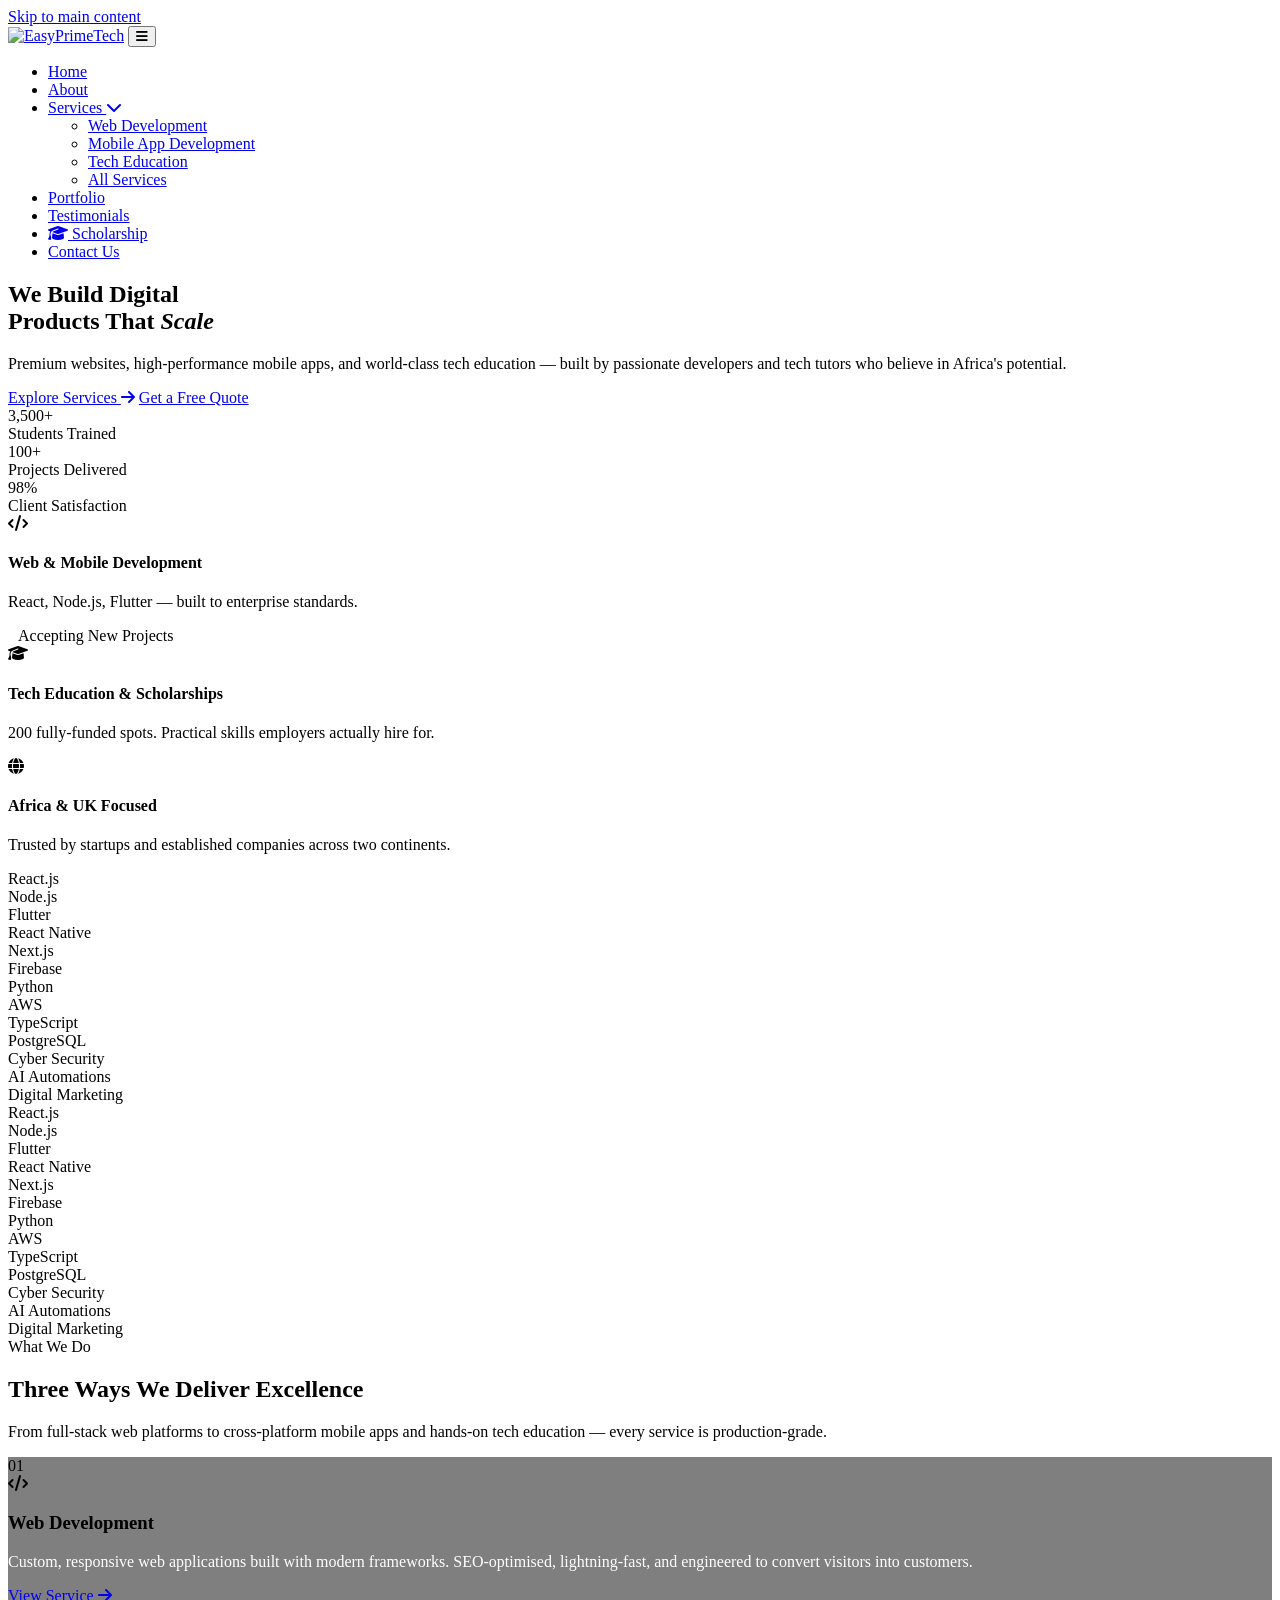
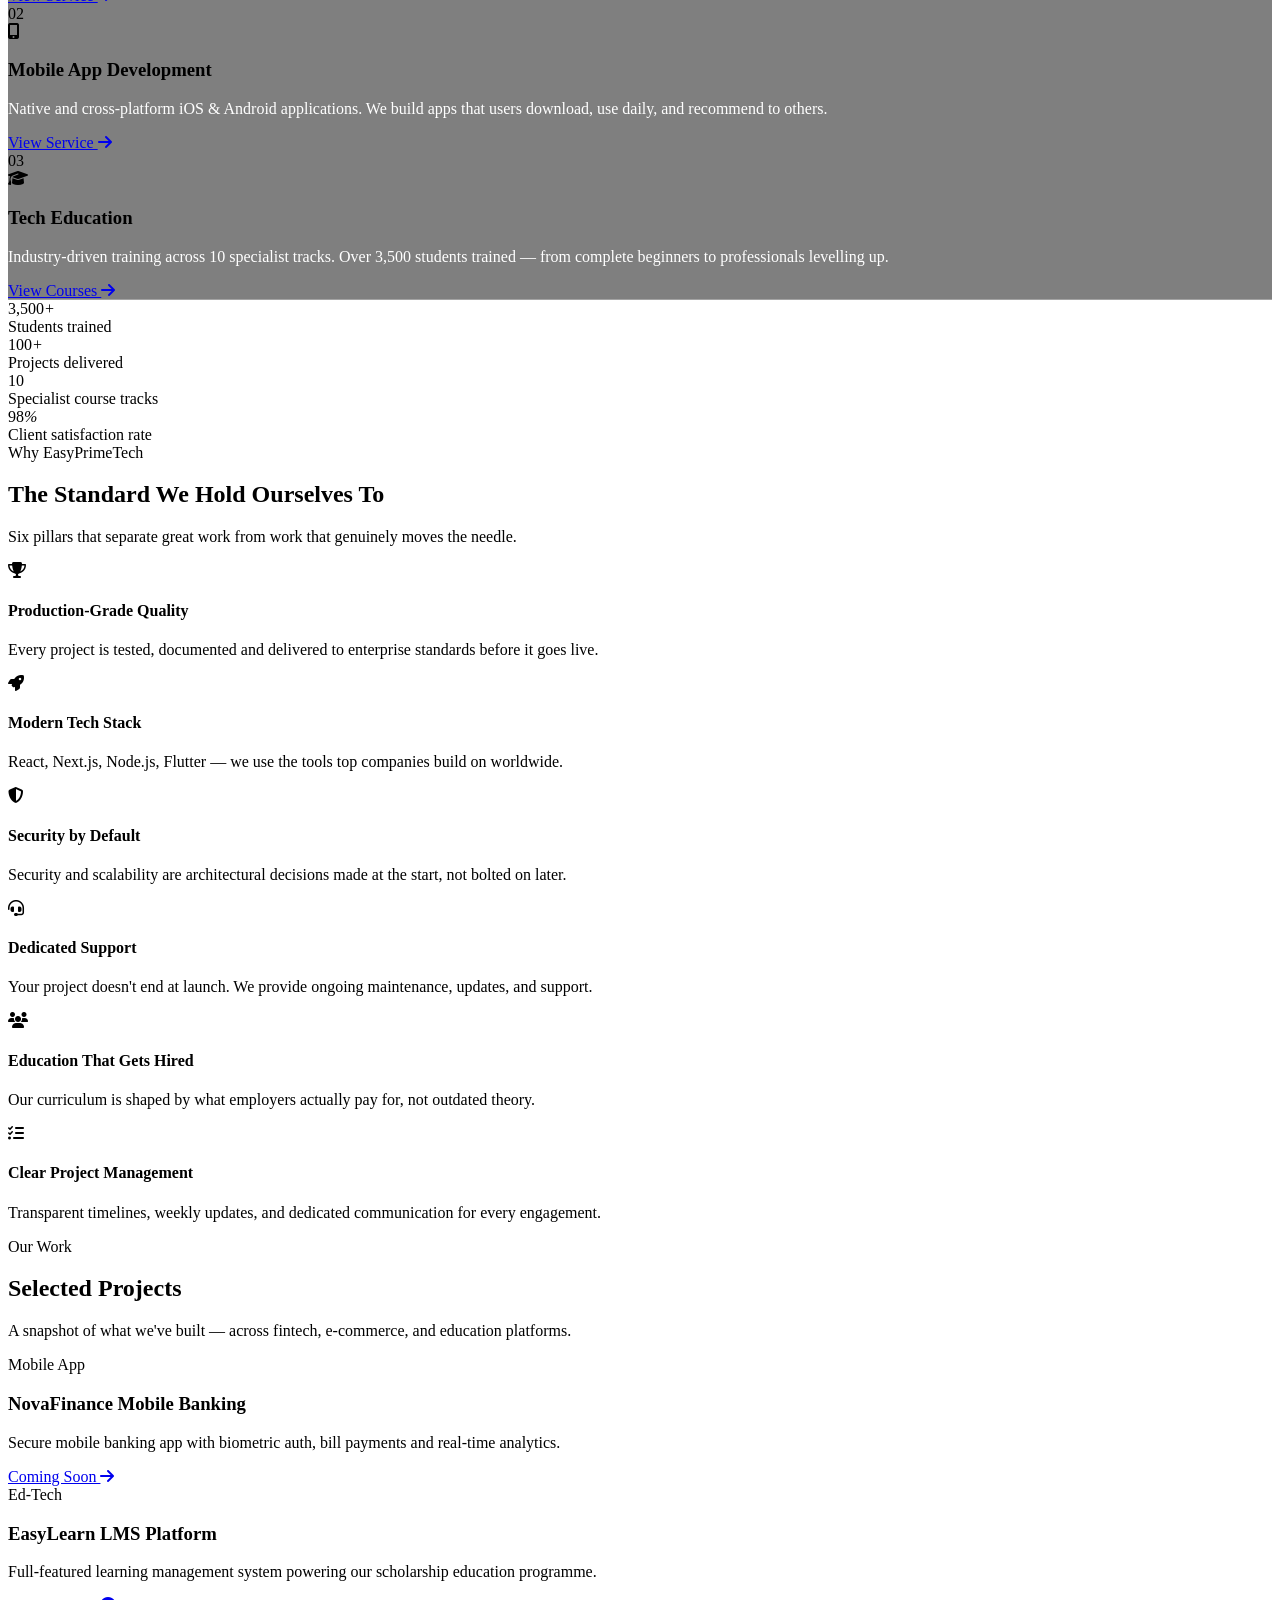
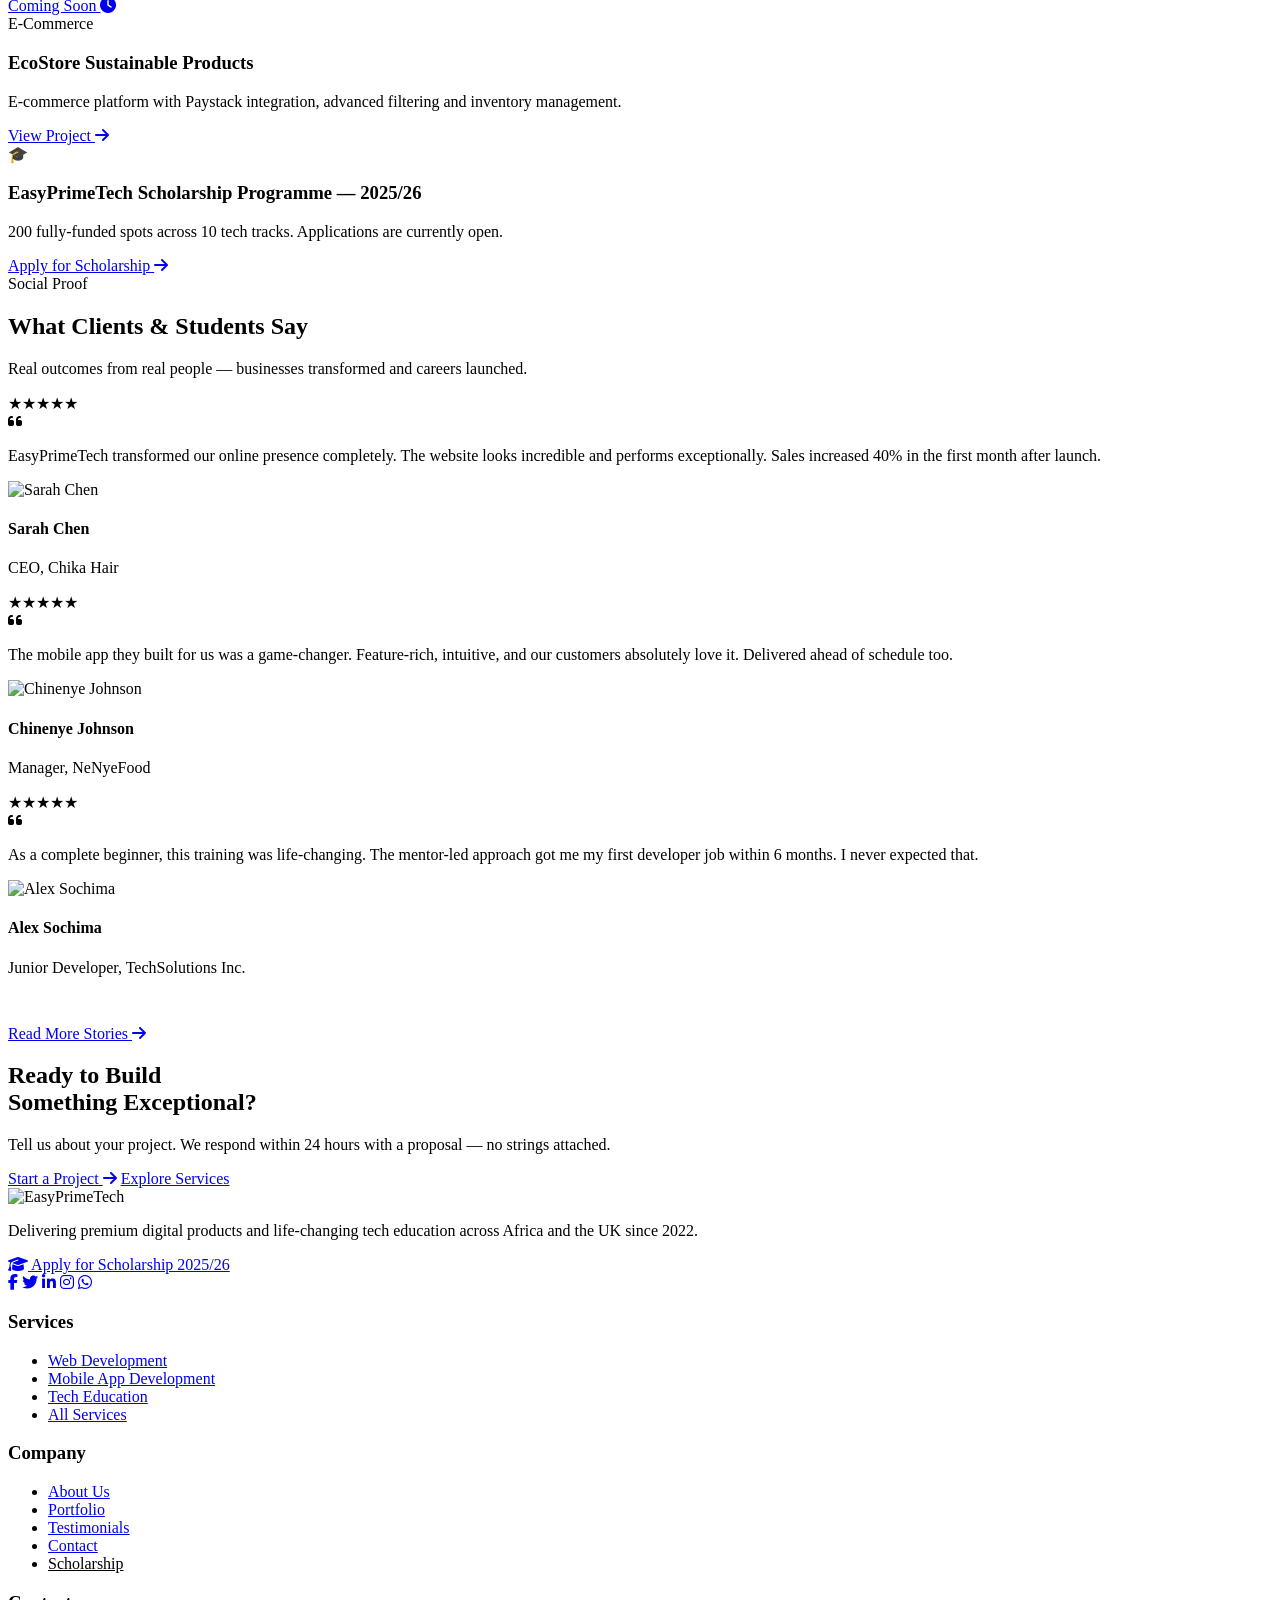
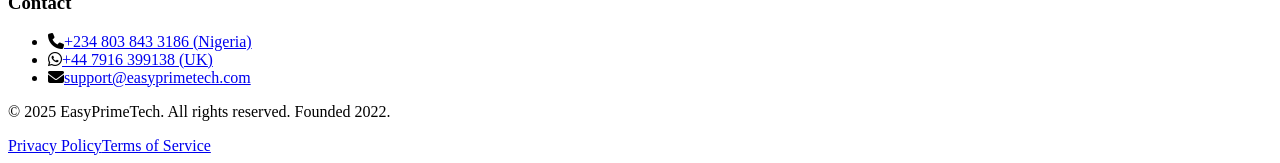
==== index.html @ bef5d4f8 "seperated css into their files and properly indent html codes" ====
<!DOCTYPE html>
<html lang="en">
  <head>
    <meta charset="UTF-8">
    <meta name="viewport" content="width=device-width, initial-scale=1.0">
    <title>EasyPrimeTech — Web & Mobile Development · Tech Education Nigeria & UK</title>
    <link rel="stylesheet" href="style.css">
    <link rel="stylesheet" href="https://cdnjs.cloudflare.com/ajax/libs/font-awesome/6.4.0/css/all.min.css">
    <meta name="description" content="EasyPrimeTech — Premium web development, mobile apps and world-class tech education with scholarship programmes. Founded by young developers and tech tutors in London.">
    <meta name="keywords" content="web development Nigeria, mobile app development Nigeria, tech education Africa, scholarship programme Nigeria, software development UK">
    <meta property="og:title" content="EasyPrimeTech — Web & Mobile Development · Tech Education">
    <meta property="og:description" content="Premium digital products and life-changing tech education across Africa and the UK. 200 fully-funded scholarship spots available.">
    <meta property="og:type" content="website">
    <meta property="og:url" content="https://easyprimetech.com">
    <link rel="canonical" href="https://easyprimetech.com">
  </head>
  <body>
    <a href="#main-content" class="skip-to-content">Skip to main content</a>

    <nav class="navbar">
      <div class="container nav-container">
        <a href="index.html" class="logo"><img src="assets/logo.png" alt="EasyPrimeTech"></a>
        <button class="mobile-menu-btn" id="mobileMenuBtn" aria-label="Toggle menu" aria-expanded="false"><i class="fas fa-bars"></i></button>
        <ul class="nav-links" id="navLinks">
          <li><a href="index.html" class="nav-link active">Home</a></li>
          <li><a href="about.html" class="nav-link">About</a></li>
          <li class="nav-dropdown">
            <a href="services.html" class="nav-link">Services <i class="fas fa-chevron-down dropdown-icon"></i></a>
            <ul class="dropdown-menu">
              <li><a href="web-development.html">Web Development</a></li>
              <li><a href="mobile-app.html">Mobile App Development</a></li>
              <li><a href="education.html">Tech Education</a></li>
              <li><a href="services.html">All Services</a></li>
            </ul>
          </li>
          <li><a href="portfolio.html" class="nav-link">Portfolio</a></li>
          <li><a href="testimonials.html" class="nav-link">Testimonials</a></li>
          <li><a href="scholarship.html" class="nav-link nav-scholarship"><i class="fas fa-graduation-cap"></i> Scholarship</a></li>
          <li><a href="contact.html" class="nav-link nav-cta">Contact Us</a></li>
        </ul>
      </div>
    </nav>
    <div class="nav-overlay" id="navOverlay"></div>

    <main id="main-content">

    <!-- HERO -->
    <section class="hero">
      <div class="hero-mesh"></div>
      <div class="hero-lines"></div>
      <div class="hero-corner"></div>
      <div class="container">
        <div class="hero-inner">
          <div class="hero-text-col">
            <!-- <div class="hero-tag"><span class="hero-dot"></span>Founded in London &middot; Serving Africa & the UK</div>
            -->
            <h1>We Build Digital<br>Products That <em>Scale</em></h1>
            <p class="hero-sub">Premium websites, high-performance mobile apps, and world-class tech education — built by passionate developers and tech tutors who believe in Africa's potential.</p>
            <div class="hero-btns">
              <a href="services.html" class="btn btn-lg">Explore Services <i class="fas fa-arrow-right"></i></a>
              <a href="contact.html" class="btn btn-outline btn-lg">Get a Free Quote</a>
            </div>
            <div class="hero-stats">
              <div class="hero-stat"><span class="hero-stat-num">3,500<span>+</span></span><div class="hero-stat-label">Students Trained</div></div>
              <div class="hero-stat"><span class="hero-stat-num">100<span>+</span></span><div class="hero-stat-label">Projects Delivered</div></div>
              <div class="hero-stat"><span class="hero-stat-num">98<span>%</span></span><div class="hero-stat-label">Client Satisfaction</div></div>
            </div>
          </div>
          <div class="hero-visual">
            <div class="hero-line"></div>
            <div class="hero-card fade-in delay-1">
              <div class="hero-card-icon"><i class="fas fa-code"></i></div>
              <h4>Web &amp; Mobile Development</h4>
              <p>React, Node.js, Flutter — built to enterprise standards.</p>
              <span class="hero-card-badge"><span style="display:inline-block;width:6px;height:6px;border-radius:50%;background:var(--emerald);margin-right:4px;vertical-align:middle"></span>Accepting New Projects</span>
            </div>
            <div class="hero-card fade-in delay-2">
              <div class="hero-card-icon amber"><i class="fas fa-graduation-cap"></i></div>
              <h4>Tech Education &amp; Scholarships</h4>
              <p>200 fully-funded spots. Practical skills employers actually hire for.</p>
            </div>
            <div class="hero-card fade-in delay-3">
              <div class="hero-card-icon emerald"><i class="fas fa-globe"></i></div>
              <h4>Africa &amp; UK Focused</h4>
              <p>Trusted by startups and established companies across two continents.</p>
            </div>
          </div>
        </div>
      </div>
    </section>

    <!-- TECH MARQUEE -->
    <div class="tech-bar">
      <div class="marquee-track">
        <div class="marquee-item"><span class="marquee-dot"></span>React.js</div>
        <div class="marquee-item"><span class="marquee-dot"></span>Node.js</div>
        <div class="marquee-item"><span class="marquee-dot"></span>Flutter</div>
        <div class="marquee-item"><span class="marquee-dot"></span>React Native</div>
        <div class="marquee-item"><span class="marquee-dot"></span>Next.js</div>
        <div class="marquee-item"><span class="marquee-dot"></span>Firebase</div>
        <div class="marquee-item"><span class="marquee-dot"></span>Python</div>
        <div class="marquee-item"><span class="marquee-dot"></span>AWS</div>
        <div class="marquee-item"><span class="marquee-dot"></span>TypeScript</div>
        <div class="marquee-item"><span class="marquee-dot"></span>PostgreSQL</div>
        <div class="marquee-item"><span class="marquee-dot"></span>Cyber Security</div>
        <div class="marquee-item"><span class="marquee-dot"></span>AI Automations</div>
        <div class="marquee-item"><span class="marquee-dot"></span>Digital Marketing</div>
        <div class="marquee-item"><span class="marquee-dot"></span>React.js</div>
        <div class="marquee-item"><span class="marquee-dot"></span>Node.js</div>
        <div class="marquee-item"><span class="marquee-dot"></span>Flutter</div>
        <div class="marquee-item"><span class="marquee-dot"></span>React Native</div>
        <div class="marquee-item"><span class="marquee-dot"></span>Next.js</div>
        <div class="marquee-item"><span class="marquee-dot"></span>Firebase</div>
        <div class="marquee-item"><span class="marquee-dot"></span>Python</div>
        <div class="marquee-item"><span class="marquee-dot"></span>AWS</div>
        <div class="marquee-item"><span class="marquee-dot"></span>TypeScript</div>
        <div class="marquee-item"><span class="marquee-dot"></span>PostgreSQL</div>
        <div class="marquee-item"><span class="marquee-dot"></span>Cyber Security</div>
        <div class="marquee-item"><span class="marquee-dot"></span>AI Automations</div>
        <div class="marquee-item"><span class="marquee-dot"></span>Digital Marketing</div>
      </div>
    </div>

    <!-- SERVICES -->
    <section class="section" style="background:var(--deep)">
      <div class="container">
        <div class="section-header fade-in">
          <span class="eyebrow">What We Do</span>
          <h2>Three Ways We Deliver Excellence</h2>
          <p>From full-stack web platforms to cross-platform mobile apps and hands-on tech education — every service is production-grade.</p>
        </div>
        <div class="cards-grid">
          <div class="service-card fade-in delay-1"
          style="background-image:
          linear-gradient(rgba(0,0,0,0.5), 
          rgba(0,0,0,0.5)), 
          url(assets/web.jpg);">


            <span class="card-num">01</span>
            <div class="card-icon-wrap"><i class="fas fa-code"></i></div>
            <h3>Web Development</h3>
            <p style="color: #fff!important;">Custom, responsive web applications built with modern frameworks. SEO-optimised, lightning-fast, and engineered to convert visitors into customers.</p>
            <a href="web-development.html" class="card-link">View Service <i class="fas fa-arrow-right"></i></a>
          </div>
          <div class="service-card fade-in delay-2"
              style="background-image:
          linear-gradient(rgba(0,0,0,0.5), 
          rgba(0,0,0,0.5)), 
          url(assets/mobile.jpg);
          background-position: center;
          background-size: cover;
          ">
            <span class="card-num">02</span>
            <div class="card-icon-wrap"><i class="fas fa-mobile-alt"></i></div>
            <h3>Mobile App Development</h3>
            <p style="color: #fff!important;">Native and cross-platform iOS &amp; Android applications. We build apps that users download, use daily, and recommend to others.</p>
            <a href="mobile-app.html" class="card-link">View Service <i class="fas fa-arrow-right"></i></a>
          </div>
          <div class="service-card fade-in delay-3"
            style="background-image:
          linear-gradient(rgba(0,0,0,0.5), 
          rgba(0,0,0,0.5)), 
          url(assets/blog-slide2.jpg);
          background-position: center;
          background-size: cover;
          "
          >
            <span class="card-num">03</span>
            <div class="card-icon-wrap"><i class="fas fa-graduation-cap"></i></div>
            <h3>Tech Education</h3>
            <p style="color: #fff!important;">Industry-driven training across 10 specialist tracks. Over 3,500 students trained — from complete beginners to professionals levelling up.</p>
            <a href="education.html" class="card-link">View Courses <i class="fas fa-arrow-right"></i></a>
          </div>
        </div>
      </div>
    </section>

    <!-- STATS -->
    <div class="stats-band">
      <div class="container">
        <div class="stats-inner">
          <div class="stat-item fade-in"><span class="stat-num">3,500<em>+</em></span><div class="stat-label">Students trained</div></div>
          <div class="stat-item fade-in delay-1"><span class="stat-num">100<em>+</em></span><div class="stat-label">Projects delivered</div></div>
          <div class="stat-item fade-in delay-2"><span class="stat-num">10</span><div class="stat-label">Specialist course tracks</div></div>
          <div class="stat-item fade-in delay-3"><span class="stat-num">98<em>%</em></span><div class="stat-label">Client satisfaction rate</div></div>
        </div>
      </div>
    </div>

    <!-- WHY US -->
    <section class="section why-section">
      <div class="container">
        <div class="section-header light fade-in">
          <span class="eyebrow">Why EasyPrimeTech</span>
          <h2>The Standard We Hold Ourselves To</h2>
          <p>Six pillars that separate great work from work that genuinely moves the needle.</p>
        </div>
        <div class="why-grid">
          <div class="why-card fade-in delay-1"><div class="why-card-icon"><i class="fas fa-trophy"></i></div><div><h4>Production-Grade Quality</h4><p>Every project is tested, documented and delivered to enterprise standards before it goes live.</p></div></div>
          <div class="why-card fade-in delay-2"><div class="why-card-icon"><i class="fas fa-rocket"></i></div><div><h4>Modern Tech Stack</h4><p>React, Next.js, Node.js, Flutter — we use the tools top companies build on worldwide.</p></div></div>
          <div class="why-card fade-in delay-3"><div class="why-card-icon"><i class="fas fa-shield-alt"></i></div><div><h4>Security by Default</h4><p>Security and scalability are architectural decisions made at the start, not bolted on later.</p></div></div>
          <div class="why-card fade-in delay-1"><div class="why-card-icon"><i class="fas fa-headset"></i></div><div><h4>Dedicated Support</h4><p>Your project doesn't end at launch. We provide ongoing maintenance, updates, and support.</p></div></div>
          <div class="why-card fade-in delay-2"><div class="why-card-icon"><i class="fas fa-users"></i></div><div><h4>Education That Gets Hired</h4><p>Our curriculum is shaped by what employers actually pay for, not outdated theory.</p></div></div>
          <div class="why-card fade-in delay-3"><div class="why-card-icon"><i class="fas fa-tasks"></i></div><div><h4>Clear Project Management</h4><p>Transparent timelines, weekly updates, and dedicated communication for every engagement.</p></div></div>
        </div>
      </div>
    </section>

    <!-- PORTFOLIO -->
    <section class="section" style="background:var(--void)">
      <div class="container">
        <div class="section-header fade-in">
          <span class="eyebrow">Our Work</span>
          <h2>Selected Projects</h2>
          <p>A snapshot of what we've built — across fintech, e-commerce, and education platforms.</p>
        </div>
        <div class="portfolio-grid">
          <div class="portfolio-item fade-in delay-1"><div class="portfolio-img" style="background-image:url('assets/bank.jpg')"><span class="portfolio-img-badge">Mobile App</span></div><div class="portfolio-content"><h3>NovaFinance Mobile Banking</h3><p>Secure mobile banking app with biometric auth, bill payments and real-time analytics.</p><a href="#" class="portfolio-link">Coming Soon <i class="fas fa-arrow-right"></i></a></div></div>
          <div class="portfolio-item fade-in delay-2"><div class="portfolio-img" style="background-image:url('assets/lms.jpg')"><span class="portfolio-img-badge">Ed-Tech</span></div><div class="portfolio-content"><h3>EasyLearn LMS Platform</h3><p>Full-featured learning management system powering our scholarship education programme.</p><a href="#" class="portfolio-link">Coming Soon <i class="fas fa-clock"></i></a></div></div>
          <div class="portfolio-item fade-in delay-3"><div class="portfolio-img" style="background-image:url('assets/ecom.jpg')"><span class="portfolio-img-badge">E-Commerce</span></div><div class="portfolio-content"><h3>EcoStore Sustainable Products</h3><p>E-commerce platform with Paystack integration, advanced filtering and inventory management.</p><a href="#" class="portfolio-link">View Project <i class="fas fa-arrow-right"></i></a></div></div>
        </div>
      </div>
    </section>

    <!-- SCHOLARSHIP STRIP -->
    <div class="scholarship-strip">
      <div class="container">
        <div class="scholarship-strip-inner">
          <div class="scholarship-strip-text">
            <div class="sch-icon">🎓</div>
            <div>
              <h3>EasyPrimeTech Scholarship Programme — 2025/26</h3>
              <p>200 fully-funded spots across 10 tech tracks. Applications are currently open.</p>
            </div>
          </div>
          <a href="scholarship.html" class="btn btn-gold">Apply for Scholarship <i class="fas fa-arrow-right"></i></a>
        </div>
      </div>
    </div>

    <!-- TESTIMONIALS -->
    <section class="section testimonials-section">
      <div class="container">
        <div class="section-header fade-in">
          <span class="eyebrow">Social Proof</span>
          <h2>What Clients &amp; Students Say</h2>
          <p>Real outcomes from real people — businesses transformed and careers launched.</p>
        </div>
        <div class="testimonial-grid">
          <div class="testimonial-card fade-in delay-1"><div class="stars">★★★★★</div><i class="fas fa-quote-left quote-icon"></i><p class="testimonial-text">EasyPrimeTech transformed our online presence completely. The website looks incredible and performs exceptionally. Sales increased 40% in the first month after launch.</p><div class="testimonial-author"><div class="author-avatar"><img src="assets/girl hair.jpg" alt="Sarah Chen"></div><div class="author-info"><h4>Sarah Chen</h4><p>CEO, Chika Hair</p></div></div></div>
          <div class="testimonial-card fade-in delay-2"><div class="stars">★★★★★</div><i class="fas fa-quote-left quote-icon"></i><p class="testimonial-text">The mobile app they built for us was a game-changer. Feature-rich, intuitive, and our customers absolutely love it. Delivered ahead of schedule too.</p><div class="testimonial-author"><div class="author-avatar"><img src="assets/girl.jpg" alt="Chinenye Johnson"></div><div class="author-info"><h4>Chinenye Johnson</h4><p>Manager, NeNyeFood</p></div></div></div>
          <div class="testimonial-card fade-in delay-3"><div class="stars">★★★★★</div><i class="fas fa-quote-left quote-icon"></i><p class="testimonial-text">As a complete beginner, this training was life-changing. The mentor-led approach got me my first developer job within 6 months. I never expected that.</p><div class="testimonial-author"><div class="author-avatar"><img src="assets/Teenager.png" alt="Alex Sochima"></div><div class="author-info"><h4>Alex Sochima</h4><p>Junior Developer, TechSolutions Inc.</p></div></div></div>
        </div>
        <div class="text-center" style="margin-top:48px"><a href="testimonials.html" class="btn btn-ghost">Read More Stories <i class="fas fa-arrow-right"></i></a></div>
      </div>
    </section>

    <!-- CTA -->
    <section class="cta-section">
      <div class="cta-inner">
        <h2>Ready to Build<br>Something Exceptional?</h2>
        <p>Tell us about your project. We respond within 24 hours with a proposal — no strings attached.</p>
        <div class="cta-btns">
          <a href="contact.html" class="btn btn-lg">Start a Project <i class="fas fa-arrow-right"></i></a>
          <a href="services.html" class="btn btn-outline btn-lg">Explore Services</a>
        </div>
      </div>
    </section>

    </main>

    <footer class="footer">
      <div class="container">
        <div class="footer-content">
          <div class="footer-brand">
            <div class="footer-logo"><img src="assets/logo.png" alt="EasyPrimeTech"></div>
            <p>Delivering premium digital products and life-changing tech education across Africa and the UK since 2022.</p>
            <a href="scholarship.html" class="footer-scholarship-link"><i class="fas fa-graduation-cap"></i> Apply for Scholarship 2025/26</a>
            <div class="social-links">
              <a href="#" aria-label="Facebook"><i class="fab fa-facebook-f"></i></a>
              <a href="#" aria-label="Twitter"><i class="fab fa-twitter"></i></a>
              <a href="#" aria-label="LinkedIn"><i class="fab fa-linkedin-in"></i></a>
              <a href="#" aria-label="Instagram"><i class="fab fa-instagram"></i></a>
              <a href="https://wa.me/447916399138" aria-label="WhatsApp"><i class="fab fa-whatsapp"></i></a>
            </div>
          </div>
          <div class="footer-links"><h3>Services</h3><ul>
            <li><a href="web-development.html">Web Development</a></li>
            <li><a href="mobile-app.html">Mobile App Development</a></li>
            <li><a href="education.html">Tech Education</a></li>
            <li><a href="services.html">All Services</a></li>
          </ul></div>
          <div class="footer-links"><h3>Company</h3><ul>
            <li><a href="about.html">About Us</a></li>
            <li><a href="portfolio.html">Portfolio</a></li>
            <li><a href="testimonials.html">Testimonials</a></li>
            <li><a href="contact.html">Contact</a></li>
            <li><a href="scholarship.html" style="color:var(--amber)">Scholarship</a></li>
          </ul></div>
          <div class="footer-contact"><h3>Contact</h3><ul>
            <li><i class="fas fa-phone"></i><a href="tel:+2348038433186">+234 803 843 3186 (Nigeria)</a></li>
            <li><i class="fab fa-whatsapp"></i><a href="https://wa.me/447916399138" target="_blank">+44 7916 399138 (UK)</a></li>
            <li><i class="fas fa-envelope"></i><a href="mailto:support@easyprimetech.com">support@easyprimetech.com</a></li>
          </ul></div>
        </div>
        <div class="footer-bottom">
          <p>&copy; 2025 EasyPrimeTech. All rights reserved. Founded 2022.</p>
          <div class="footer-bottom-links"><a href="#">Privacy Policy</a><a href="#">Terms of Service</a></div>
        </div>
      </div>
    </footer>

    <script>
      (function(){
        var btn=document.getElementById('mobileMenuBtn'),nav=document.getElementById('navLinks'),overlay=document.getElementById('navOverlay');
        if(!btn)return;
        function openMenu(){nav.classList.add('open');overlay.classList.add('open');btn.innerHTML='<i class="fas fa-times"></i>';btn.setAttribute('aria-expanded','true');document.body.style.overflow='hidden';}
        function closeMenu(){nav.classList.remove('open');overlay.classList.remove('open');btn.innerHTML='<i class="fas fa-bars"></i>';btn.setAttribute('aria-expanded','false');document.body.style.overflow='';}
        btn.addEventListener('click',function(){nav.classList.contains('open')?closeMenu():openMenu();});
        overlay.addEventListener('click',closeMenu);
        document.querySelectorAll('.nav-link').forEach(function(l){l.addEventListener('click',closeMenu);});
        var obs=new IntersectionObserver(function(entries){entries.forEach(function(e){if(e.isIntersecting){e.target.classList.add('visible');obs.unobserve(e.target);}});},{threshold:0.1,rootMargin:'0px 0px -40px 0px'});
        document.querySelectorAll('.fade-in').forEach(function(el){obs.observe(el);});
        window.addEventListener('scroll',function(){var nb=document.querySelector('.navbar');if(nb)nb.classList.toggle('scrolled',window.scrollY>60);});
      })();
    </script>
  </body>
</html>
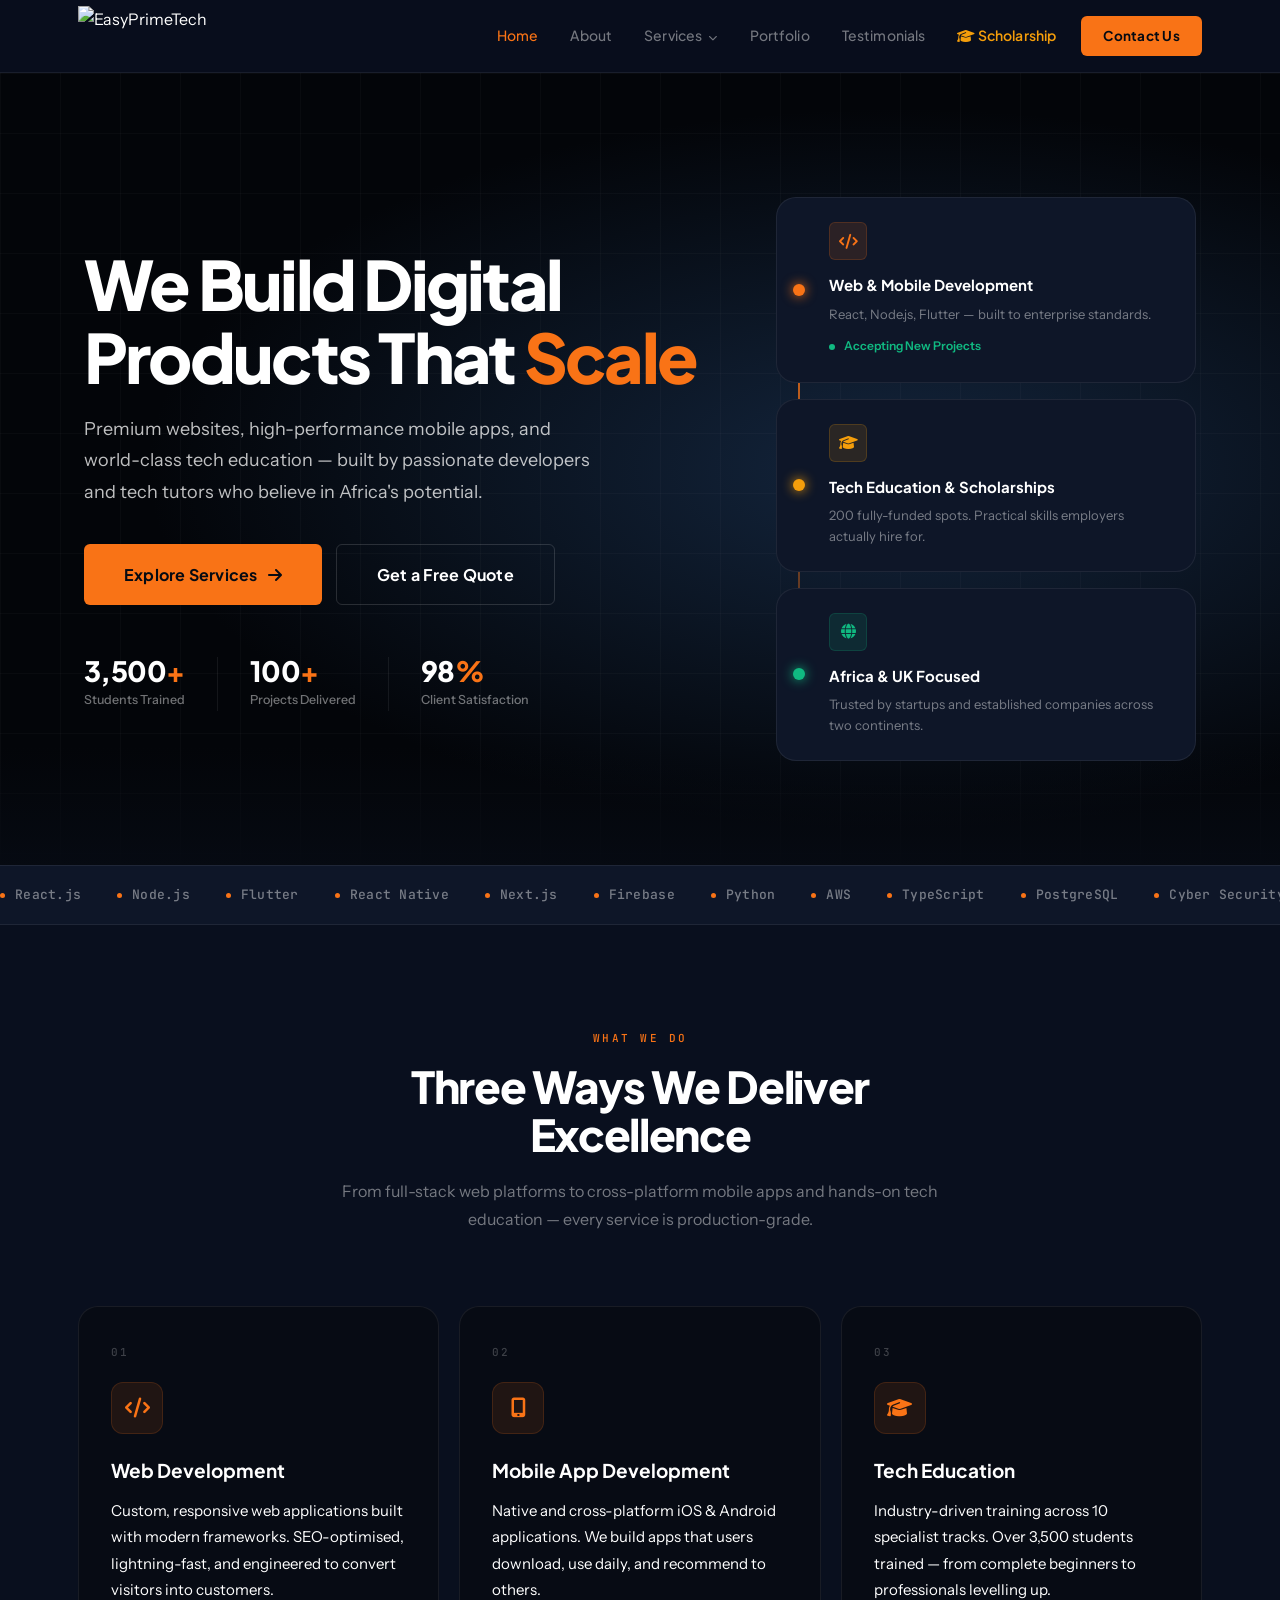
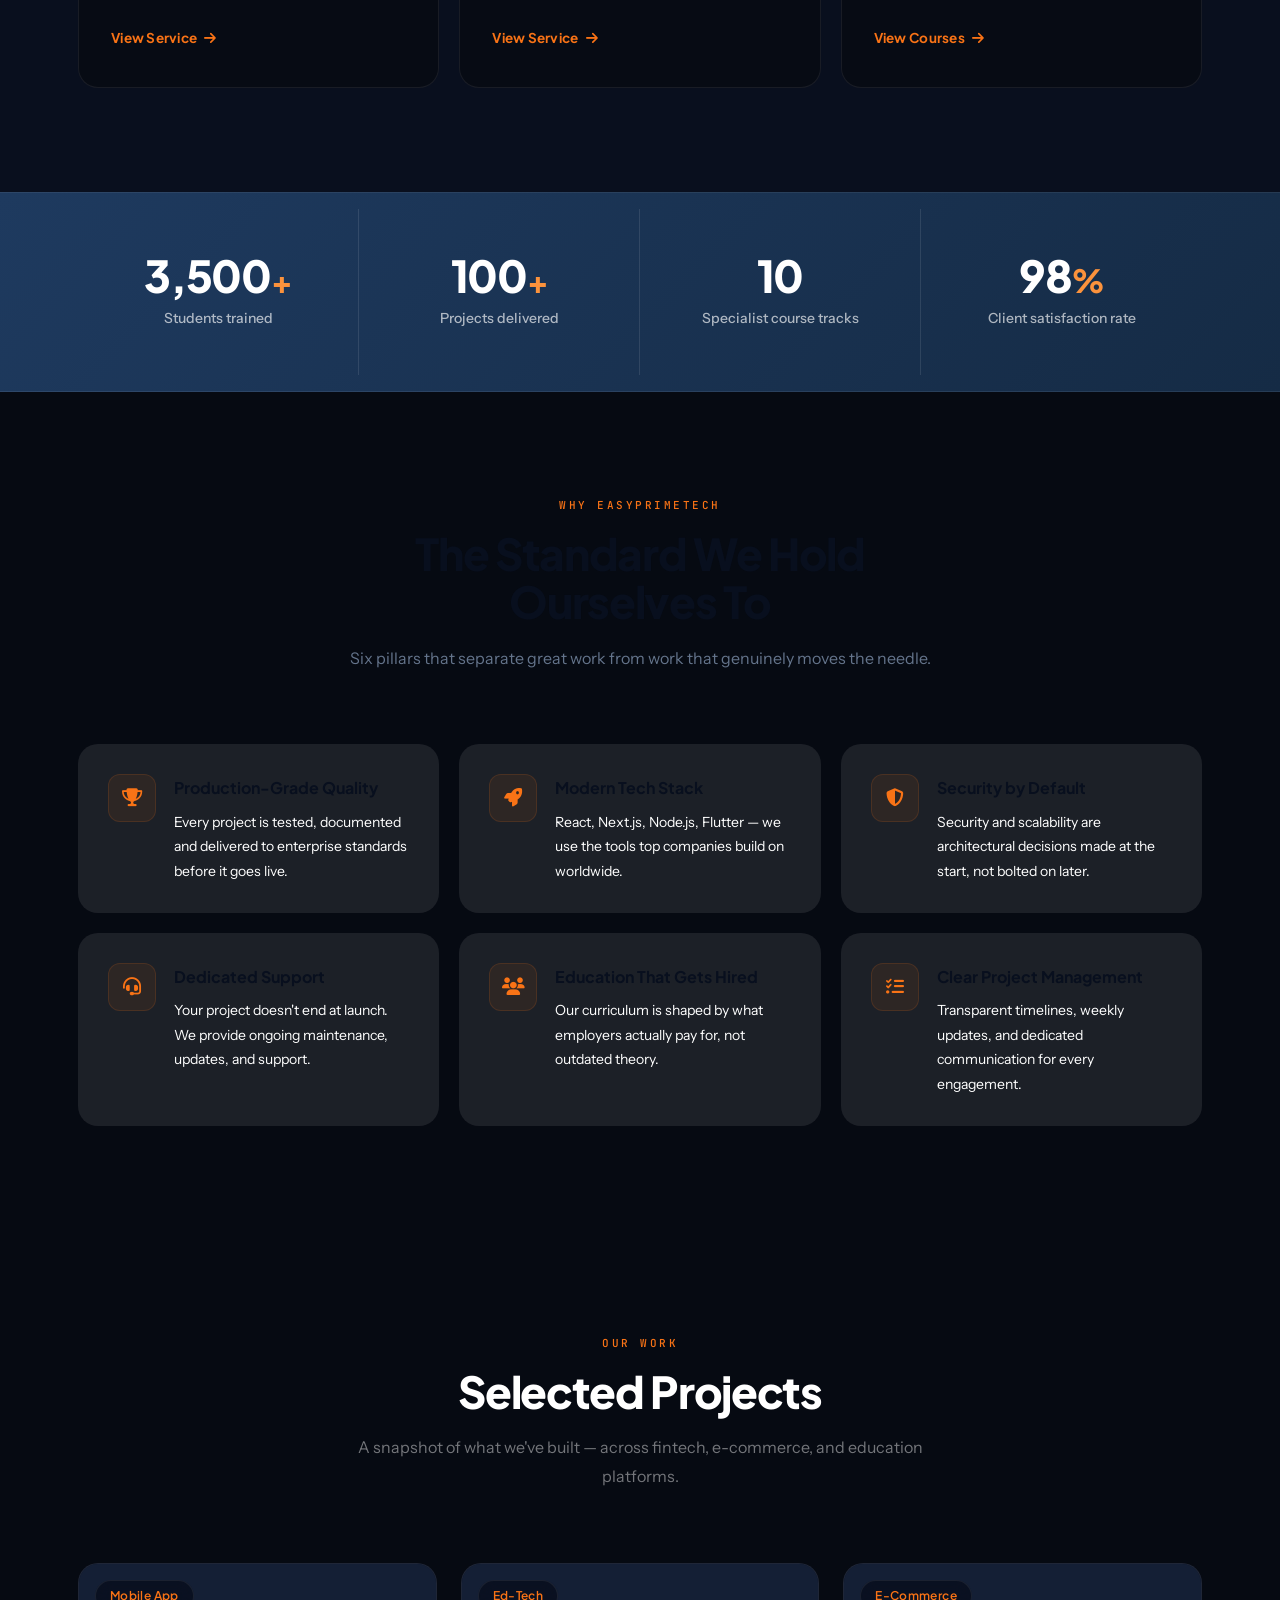
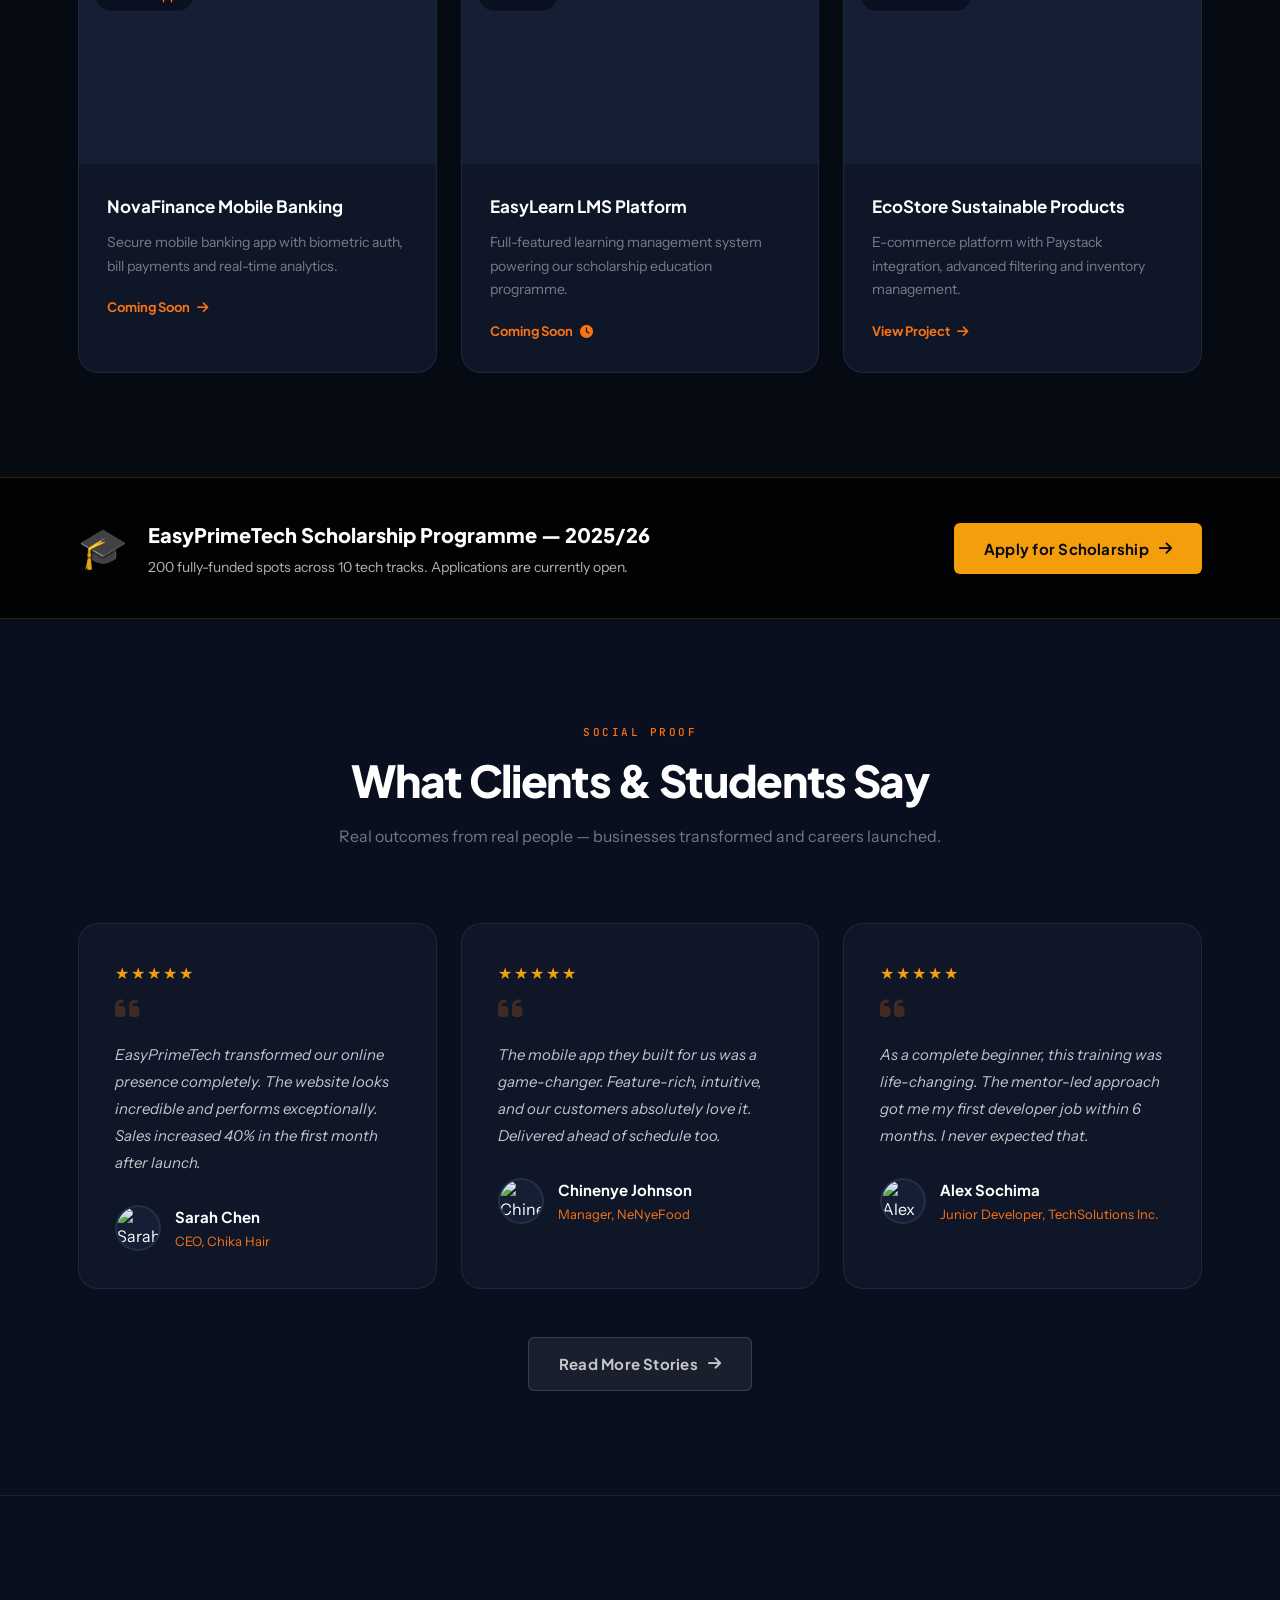
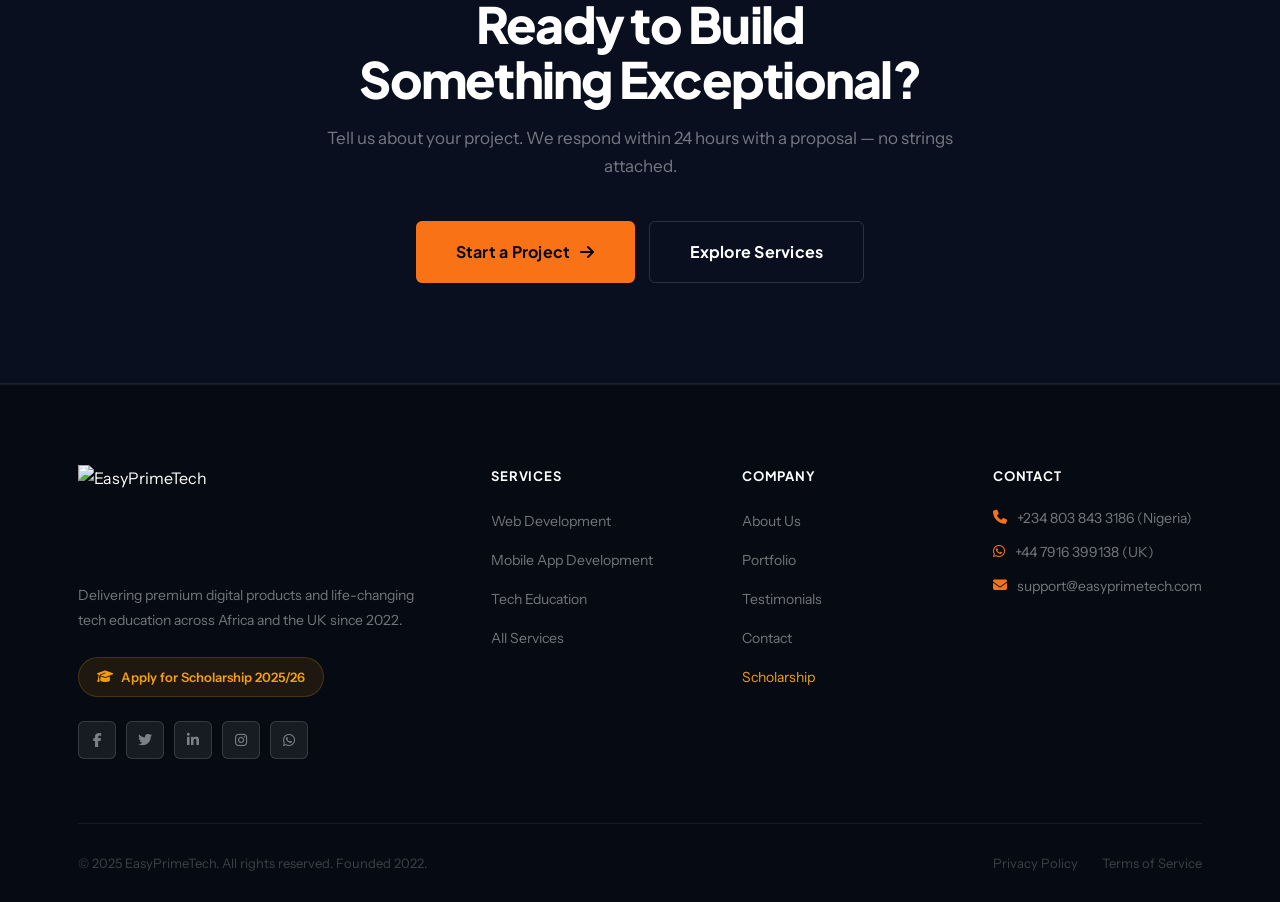
==== commit 5ec089be: "Building with PDO. Created admin and instructor login and logout scripts" ====
--- a/index.html
+++ b/index.html
@@ -4,7 +4,7 @@
     <meta charset="UTF-8">
     <meta name="viewport" content="width=device-width, initial-scale=1.0">
     <title>EasyPrimeTech — Web & Mobile Development · Tech Education Nigeria & UK</title>
-    <link rel="stylesheet" href="style.css">
+    <link rel="stylesheet" href="styles/style.css">
     <link rel="stylesheet" href="https://cdnjs.cloudflare.com/ajax/libs/font-awesome/6.4.0/css/all.min.css">
     <meta name="description" content="EasyPrimeTech — Premium web development, mobile apps and world-class tech education with scholarship programmes. Founded by young developers and tech tutors in London.">
     <meta name="keywords" content="web development Nigeria, mobile app development Nigeria, tech education Africa, scholarship programme Nigeria, software development UK">
--- a/styles/style.css
+++ b/styles/style.css
@@ -0,0 +1,854 @@
+/* ═══════════════════════════════════════════════════════════
+   EASYPRIMETECH — Premium Redesign 2025
+   Aesthetic: Refined Dark Tech · Navy × Orange × White
+   Fonts: Plus Jakarta Sans · Instrument Sans · JetBrains Mono
+═══════════════════════════════════════════════════════════ */
+
+@import url('https://fonts.googleapis.com/css2?family=Plus+Jakarta+Sans:ital,wght@0,300;0,400;0,500;0,600;0,700;0,800;1,400&family=Instrument+Sans:wght@400;500;600;700&family=JetBrains+Mono:wght@400;500&family=Syne:wght@700;800&display=swap');
+
+:root {
+  --void:      #060a12;
+  --deep:      #090f1e;
+  --surface:   #0e1628;
+  --panel:     #141f35;
+  --panel2:    #1a2744;
+  --rim:       rgba(255,255,255,.07);
+  --rim-hover: rgba(255,255,255,.14);
+
+  --primary:   #1e3a5f;
+  --primary-d: #152b45;
+  --primary-l: #2a4d7a;
+
+  --accent:    #f97316;
+  --accent-d:  #ea580c;
+  --accent-l:  #fb923c;
+  --accent-glow: rgba(249,115,22,.18);
+
+  --amber:     #f59e0b;
+  --amber-d:   #d97706;
+  --emerald:   #10b981;
+  --cyan:      #22d3ee;
+
+  --t1: #ffffff;
+  --t2: rgba(255,255,255,.75);
+  --t3: rgba(255,255,255,.44);
+  --t4: rgba(255,255,255,.22);
+
+  --white:    #ffffff;
+  --off:      #f7f8fc;
+  --border-l: #e2e6f0;
+  --ink:      #080f1e;
+  --ink2:     #334155;
+  --ink3:     #64748b;
+  --muted:    #94a3b8;
+
+  --r:  6px;
+  --r2: 12px;
+  --r3: 20px;
+  --radius-lg: 28px;
+
+  --glow-sm: 0 0 24px rgba(249,115,22,.14);
+  --glow-md: 0 0 48px rgba(249,115,22,.22);
+  --shadow:  0 4px 24px rgba(6,10,18,.3);
+  --shadow-md: 0 16px 56px rgba(6,10,18,.45);
+  --shadow-lg: 0 32px 80px rgba(6,10,18,.55);
+}
+
+*, *::before, *::after { margin:0; padding:0; box-sizing:border-box }
+html { scroll-behavior:smooth; font-size:16px }
+body {
+  font-family:'Instrument Sans', sans-serif;
+  background:var(--void);
+  color:var(--t1);
+  line-height:1.7;
+  overflow-x:hidden;
+  -webkit-font-smoothing:antialiased;
+}
+img { max-width:100%; display:block }
+a { text-decoration:none; color:inherit }
+ul { list-style:none }
+
+.container { max-width:1180px; margin:0 auto; padding:0 28px }
+.section { padding:104px 0 }
+
+/* ────────────────────────────────────────────
+   SKIP LINK
+──────────────────────────────────────────── */
+.skip-to-content {
+  position:absolute; top:-60px; left:24px;
+  background:var(--accent); color:var(--void);
+  padding:10px 20px; border-radius:var(--r);
+  font-family:'Plus Jakarta Sans', sans-serif; font-weight:700;
+  transition:.2s; z-index:9999;
+}
+.skip-to-content:focus { top:16px }
+
+/* ────────────────────────────────────────────
+   NAVBAR
+──────────────────────────────────────────── */
+.navbar {
+  position:sticky; top:0; z-index:200;
+  background:rgba(9,15,30,.93);
+  border-bottom:1px solid var(--rim);
+  backdrop-filter:blur(22px);
+  -webkit-backdrop-filter:blur(22px);
+  transition:.3s;
+}
+.navbar.scrolled {
+  background:rgba(9,15,30,.99);
+  box-shadow:0 4px 32px rgba(0,0,0,.35);
+}
+.nav-container {
+  display:flex; align-items:center; height:72px; gap:12px;
+}
+.logo img { height:60px; width:auto }
+
+.nav-links {
+  display:flex; align-items:center; gap:2px; list-style:none; margin-left:auto;
+}
+.nav-link {
+  display:block; padding:8px 15px;
+  font-family:'Plus Jakarta Sans', sans-serif; font-size:14px; font-weight:500;
+  color:var(--t3); border-radius:var(--r); transition:.2s;
+  letter-spacing:.01em; white-space:nowrap;
+}
+.nav-link:hover { color:var(--t1); background:var(--rim) }
+.nav-link.active { color:var(--accent) }
+
+/* Dropdown */
+.nav-dropdown { position:relative }
+.dropdown-icon { font-size:9px; margin-left:4px; transition:.25s }
+.nav-dropdown:hover .dropdown-icon { transform:rotate(180deg) }
+.dropdown-menu {
+  position:absolute; top:calc(100% + 12px); left:0;
+  background:var(--panel); border:1px solid var(--rim);
+  border-radius:var(--r2); padding:8px;
+  min-width:230px; list-style:none;
+  opacity:0; visibility:hidden; transform:translateY(-8px);
+  transition:.22s; box-shadow:var(--shadow-md);
+}
+.nav-dropdown:hover .dropdown-menu { opacity:1; visibility:visible; transform:translateY(0) }
+.dropdown-menu li a {
+  display:block; padding:11px 15px;
+  color:var(--t3); font-size:14px; border-radius:var(--r);
+  transition:.15s; font-family:'Plus Jakarta Sans', sans-serif; font-weight:500;
+}
+.dropdown-menu li a:hover { color:var(--t1); background:var(--rim) }
+
+/* CTA / Scholarship nav items */
+.nav-cta {
+  background:var(--accent) !important;
+  color:var(--void) !important;
+  padding:9px 22px !important;
+  border-radius:var(--r) !important;
+  font-family:'Plus Jakarta Sans', sans-serif !important;
+  font-weight:700 !important; font-size:13.5px !important;
+  margin-left:8px; letter-spacing:.02em;
+  transition:.22s !important;
+}
+.nav-cta:hover { background:var(--accent-d) !important; transform:translateY(-2px); box-shadow:var(--glow-sm) !important; }
+.nav-cta.active { background:var(--accent-d) !important; color:var(--void) !important; }
+.nav-scholarship { color:var(--amber) !important; font-weight:600 !important; }
+.nav-scholarship:hover { background:rgba(245,158,11,.1) !important; }
+
+/* Mobile toggle */
+.mobile-menu-btn {
+  display:none; background:none; border:none;
+  color:var(--t1); font-size:22px; cursor:pointer;
+  padding:8px; margin-left:auto; z-index:201;
+  position:relative;
+}
+.nav-overlay {
+  display:none; position:fixed; inset:0;
+  background:rgba(6,10,18,.75); z-index:180;
+  backdrop-filter:blur(4px);
+}
+.nav-overlay.open { display:block }
+
+/* ────────────────────────────────────────────
+   BUTTONS
+──────────────────────────────────────────── */
+.btn {
+  display:inline-flex; align-items:center; gap:10px;
+  padding:13px 30px; border-radius:var(--r);
+  font-family:'Plus Jakarta Sans', sans-serif; font-weight:700; font-size:15px;
+  transition:.24s; border:none; cursor:pointer; letter-spacing:.015em;
+  background:var(--accent); color:var(--void); white-space:nowrap;
+}
+.btn:hover { background:var(--accent-d); transform:translateY(-2px); box-shadow:var(--glow-md) }
+.btn-outline {
+  background:transparent; color:var(--t1);
+  border:1.5px solid var(--rim-hover);
+}
+.btn-outline:hover { border-color:var(--accent); color:var(--accent); background:var(--accent-glow); transform:translateY(-2px); box-shadow:none; }
+.btn-ghost { background:var(--rim); color:var(--t2); border:1px solid var(--rim-hover); }
+.btn-ghost:hover { background:var(--rim-hover); color:var(--t1); }
+.btn-gold { background:var(--amber); color:var(--void); }
+.btn-gold:hover { background:var(--amber-d); box-shadow:0 0 36px rgba(245,158,11,.28); }
+.btn-sm { padding:9px 20px; font-size:13px; }
+.btn-lg { padding:16px 40px; font-size:16px; }
+
+/* ────────────────────────────────────────────
+   TYPOGRAPHY HELPERS
+──────────────────────────────────────────── */
+.eyebrow {
+  font-family:'JetBrains Mono', monospace;
+  font-size:11px; font-weight:500; letter-spacing:2.5px;
+  text-transform:uppercase; color:var(--accent);
+  display:block; margin-bottom:14px;
+}
+.section-header {
+  text-align:center; max-width:640px; margin:0 auto 72px;
+}
+.section-header h2 {
+  font-family:'Plus Jakarta Sans', sans-serif;
+  font-size:clamp(26px,3.8vw,44px);
+  font-weight:800; color:var(--t1); line-height:1.1;
+  letter-spacing:-.03em; margin-bottom:18px;
+}
+.section-header p { font-size:16px; color:var(--t3); line-height:1.8 }
+.section-header.light h2 { color:var(--ink) }
+.section-header.light p  { color:var(--ink3) }
+.section-header.light .eyebrow { color:var(--accent) }
+
+.text-center { text-align:center }
+
+/* ────────────────────────────────────────────
+   PAGE HERO (inner pages)
+──────────────────────────────────────────── */
+.page-hero {
+  position:relative; overflow:hidden;
+  padding:100px 0 88px;
+  background:var(--deep);
+}
+.page-hero-bg {
+  position:absolute; inset:0;
+  background-image:
+   linear-gradient(rgba(0,0,0,0.5),
+    rgba(0,0,0,0.5)),
+     url(assets/about-us.jpg);
+background-position: center;
+
+
+}
+.page-hero-glow {
+  position:absolute; bottom:-60px; right:10%;
+  width:400px; height:400px; border-radius:50%;
+  background:radial-gradient(circle, rgba(249,115,22,.1) 0%, transparent 70%);
+  pointer-events:none;
+}
+.page-hero-content { position:relative; z-index:2; max-width:680px }
+.page-hero-content h1 {
+  font-family:'Plus Jakarta Sans', sans-serif;
+  font-size:clamp(32px,5vw,58px);
+  font-weight:800; line-height:1.08; letter-spacing:-.035em;
+  color:var(--t1); margin:18px 0 20px;
+}
+.page-hero-content p { font-size:17px; color:var(--t2); max-width:540px }
+
+.breadcrumb {
+  display:flex; align-items:center; gap:8px;
+  font-size:13px; color:var(--t3); margin-bottom:12px;
+}
+.breadcrumb a { color:var(--t3); transition:.15s }
+.breadcrumb a:hover { color:var(--accent) }
+.breadcrumb i { font-size:9px }
+
+/* ────────────────────────────────────────────
+   HOME HERO
+──────────────────────────────────────────── */
+.hero {
+  position:relative; overflow:hidden;
+  padding:110px 0 90px;
+ background-image: linear-gradient(rgba(0,0,0,0.5), rgba(0,0,0,0.5)), url(assets/happy1.jpg);
+ background-size: cover;
+ background-position: center;
+  min-height:88vh; display:flex; align-items:center;
+}
+.hero-mesh {
+  position:absolute; inset:0;
+  background:radial-gradient(ellipse 90% 70% at 70% 50%, rgba(30,58,95,.6) 0%, transparent 65%);
+  pointer-events:none;
+}
+.hero-lines {
+  position:absolute; inset:0; pointer-events:none;
+  background-image:
+    linear-gradient(rgba(255,255,255,.025) 1px, transparent 1px),
+    linear-gradient(90deg, rgba(255,255,255,.025) 1px, transparent 1px);
+  background-size:60px 60px;
+}
+.hero-corner {
+  position:absolute; bottom:-2px; left:0; right:0; height:120px;
+  background:linear-gradient(to bottom, transparent, var(--void));
+  pointer-events:none; z-index:2;
+}
+.hero-inner {
+  position:relative; z-index:3;
+  display:grid; grid-template-columns:1fr 420px; gap:80px; align-items:center;
+}
+.hero-tag {
+  display:inline-flex; align-items:center; gap:10px;
+  background:rgba(249,115,22,.1); border:1px solid rgba(249,115,22,.2);
+  border-radius:100px; padding:7px 18px;
+  font-size:13px; font-weight:600; color:var(--accent);
+  margin-bottom:24px;
+}
+.hero-dot {
+  width:7px; height:7px; border-radius:50%;
+  background:var(--accent); display:inline-block;
+  animation:pulse 2s infinite;
+}
+@keyframes pulse {
+  0%,100% { opacity:1; transform:scale(1); }
+  50% { opacity:.5; transform:scale(1.3); }
+}
+.hero-text-col h1 {
+  font-family:'Plus Jakarta Sans', sans-serif;
+  font-size:clamp(40px,5.5vw,68px);
+  font-weight:800; line-height:1.06; letter-spacing:-.04em;
+  color:var(--t1); margin-bottom:22px;
+}
+.hero-text-col h1 em { font-style:normal; color:var(--accent); }
+.hero-sub {
+  font-size:18px; color:var(--t2); max-width:520px;
+  line-height:1.75; margin-bottom:36px;
+}
+.hero-btns { display:flex; gap:14px; flex-wrap:wrap; margin-bottom:52px }
+.hero-stats { display:flex; gap:32px; }
+.hero-stat { padding-right:32px; border-right:1px solid var(--rim) }
+.hero-stat:last-child { border:none }
+.hero-stat-num {
+  font-family:'Plus Jakarta Sans', sans-serif;
+  font-size:28px; font-weight:800; color:var(--t1);
+  display:block; letter-spacing:-.02em; line-height:1;
+  margin-bottom:4px;
+}
+.hero-stat-num span { color:var(--accent); }
+.hero-stat-label { font-size:12.5px; color:var(--t3); font-weight:500 }
+
+/* Hero visual cards */
+.hero-visual {
+  display:flex; flex-direction:column; gap:16px; position:relative;
+}
+.hero-line {
+  position:absolute; left:22px; top:60px; bottom:60px;
+  width:2px;
+  background:linear-gradient(to bottom, var(--accent) 0%, rgba(249,115,22,.15) 100%);
+}
+.hero-card {
+  background:var(--surface); border:1px solid var(--rim);
+  border-radius:var(--r3); padding:24px 24px 24px 52px;
+  position:relative; transition:.3s;
+}
+.hero-card::before {
+  content:''; position:absolute; left:16px; top:50%; transform:translateY(-50%);
+  width:12px; height:12px; border-radius:50%;
+  background:var(--accent); box-shadow:0 0 12px var(--accent);
+}
+.hero-card:nth-child(3)::before { background:var(--amber); box-shadow:0 0 12px var(--amber) }
+.hero-card:nth-child(4)::before { background:var(--emerald); box-shadow:0 0 12px var(--emerald) }
+.hero-card:hover { border-color:rgba(249,115,22,.25); transform:translateX(4px) }
+.hero-card-icon {
+  width:38px; height:38px; border-radius:var(--r);
+  background:rgba(249,115,22,.12); border:1px solid rgba(249,115,22,.18);
+  display:grid; place-items:center; font-size:15px; color:var(--accent);
+  margin-bottom:12px;
+}
+.hero-card-icon.amber { background:rgba(245,158,11,.12); border-color:rgba(245,158,11,.18); color:var(--amber) }
+.hero-card-icon.emerald { background:rgba(16,185,129,.12); border-color:rgba(16,185,129,.18); color:var(--emerald) }
+.hero-card h4 {
+  font-family:'Plus Jakarta Sans', sans-serif;
+  font-size:15px; font-weight:700; color:var(--t1); margin-bottom:6px;
+}
+.hero-card p { font-size:13px; color:var(--t3); line-height:1.6 }
+.hero-card-badge {
+  display:inline-flex; align-items:center; gap:5px;
+  margin-top:12px; font-size:12px; color:var(--emerald); font-weight:600;
+}
+
+/* ────────────────────────────────────────────
+   TECH MARQUEE BAR
+──────────────────────────────────────────── */
+.tech-bar {
+  background:var(--surface); border-top:1px solid var(--rim); border-bottom:1px solid var(--rim);
+  padding:18px 0; overflow:hidden;
+}
+@keyframes marquee { from { transform:translateX(0) } to { transform:translateX(-50%) } }
+.marquee-track {
+  display:flex; gap:36px; width:max-content;
+  animation:marquee 30s linear infinite;
+}
+.marquee-item {
+  display:flex; align-items:center; gap:10px;
+  font-family:'JetBrains Mono', monospace; font-size:13px; font-weight:500;
+  color:var(--t3); white-space:nowrap; letter-spacing:.02em;
+}
+.marquee-dot { width:5px; height:5px; border-radius:50%; background:var(--accent); flex-shrink:0 }
+
+/* ────────────────────────────────────────────
+   SERVICE CARDS GRID
+──────────────────────────────────────────── */
+.cards-grid {
+  display:grid; grid-template-columns:repeat(3,1fr); gap:20px;
+}
+.service-card {
+  background:var(--surface); border:1px solid var(--rim);
+  border-radius:var(--r3); padding:36px 32px;
+  transition:.3s; position:relative; overflow:hidden;
+}
+.service-card::after {
+  content:''; position:absolute; inset:0;
+  background:radial-gradient(ellipse at 80% 10%, rgba(249,115,22,.06) 0%, transparent 55%);
+  opacity:0; transition:.3s; pointer-events:none;
+}
+.service-card:hover { border-color:rgba(249,115,22,.22); transform:translateY(-5px); box-shadow:var(--shadow-md) }
+.service-card:hover::after { opacity:1 }
+.card-num {
+  font-family:'JetBrains Mono', monospace; font-size:11px; font-weight:500;
+  color:var(--t4); letter-spacing:2px; display:block; margin-bottom:20px;
+}
+.card-icon-wrap {
+  width:52px; height:52px; border-radius:var(--r2);
+  background:rgba(249,115,22,.1); border:1px solid rgba(249,115,22,.16);
+  display:grid; place-items:center; font-size:20px; color:var(--accent);
+  margin-bottom:20px; transition:.3s;
+}
+.service-card:hover .card-icon-wrap { background:rgba(249,115,22,.18); border-color:rgba(249,115,22,.28) }
+.service-card h3 {
+  font-family:'Plus Jakarta Sans', sans-serif;
+  font-size:19px; font-weight:700; color:var(--t1); margin-bottom:12px;
+}
+.service-card p { font-size:15px; color:var(--t3); line-height:1.75 }
+.card-link {
+  display:inline-flex; align-items:center; gap:7px;
+  margin-top:24px; font-family:'Plus Jakarta Sans', sans-serif;
+  font-size:13.5px; font-weight:700; color:var(--accent);
+  transition:.2s; letter-spacing:.02em;
+}
+.card-link:hover { gap:11px }
+
+/* ────────────────────────────────────────────
+   STATS BAND
+──────────────────────────────────────────── */
+.stats-band {
+  background:linear-gradient(135deg, var(--primary) 0%, var(--primary-d) 100%);
+  border-top:1px solid rgba(255,255,255,.07);
+  border-bottom:1px solid rgba(255,255,255,.07);
+}
+.stats-inner {
+  display:grid; grid-template-columns:repeat(4,1fr);
+  padding:16px 0;
+}
+.stat-item {
+  padding:44px 32px; text-align:center;
+  border-right:1px solid rgba(255,255,255,.1);
+}
+.stat-item:last-child { border:none }
+.stat-num {
+  font-family:'Plus Jakarta Sans', sans-serif;
+  font-size:44px; font-weight:800; color:var(--t1); display:block;
+  letter-spacing:-.03em; line-height:1; margin-bottom:10px;
+}
+.stat-num em { font-style:normal; color:var(--accent-l); font-size:32px }
+.stat-label { font-size:14px; color:rgba(255,255,255,.65); font-weight:500 }
+
+/* ────────────────────────────────────────────
+   WHY SECTION
+──────────────────────────────────────────── */
+.why-section {    background-image:
+       linear-gradient(rgba(0,0,0,0.5), 
+       rgba(0,0,0,0.5)), 
+       url(assets/why.jpg);
+       background-position: center;
+       background-size: cover;
+       background-attachment: fixed;
+       }
+.why-grid { display:grid; grid-template-columns:repeat(3,1fr); gap:20px }
+.why-card {
+  display:flex; align-items:flex-start; gap:18px;
+  background:#ffffff17;
+  color: #060a12!important;
+  border-radius:var(--r3); padding:30px; transition:.3s;
+}
+.why-card:hover { border-color:var(--accent); box-shadow:0 8px 32px rgba(249,115,22,.08); transform:translateY(-3px) }
+.why-card-icon {
+  width:48px; height:48px; flex-shrink:0; border-radius:var(--r2);
+  background:rgba(249,115,22,.08); border:1px solid rgba(249,115,22,.14);
+  display:grid; place-items:center; font-size:18px; color:var(--accent);
+}
+.why-card h4 {
+  font-family:'Plus Jakarta Sans', sans-serif;
+  font-size:16px; font-weight:700; color:var(--ink); margin-bottom:8px;
+}
+.why-card p { font-size:14px; color:#fff; line-height:1.75 }
+
+/* ────────────────────────────────────────────
+   PORTFOLIO GRID
+──────────────────────────────────────────── */
+.portfolio-grid { display:grid; grid-template-columns:repeat(3,1fr); gap:24px }
+.portfolio-item {
+  background:var(--surface); border:1px solid var(--rim);
+  border-radius:var(--r3); overflow:hidden; transition:.3s;
+}
+.portfolio-item:hover { border-color:rgba(249,115,22,.2); transform:translateY(-5px); box-shadow:var(--shadow-md) }
+.portfolio-img {
+  height:200px; background:var(--panel) center/cover no-repeat;
+  position:relative;
+}
+.portfolio-img-badge {
+  position:absolute; top:16px; left:16px;
+  background:rgba(9,15,30,.85); border:1px solid var(--rim);
+  border-radius:100px; padding:5px 14px;
+  font-size:12px; font-weight:600; color:var(--accent);
+  font-family:'Plus Jakarta Sans', sans-serif; letter-spacing:.03em;
+  backdrop-filter:blur(8px);
+}
+.portfolio-content { padding:28px }
+.portfolio-content h3 {
+  font-family:'Plus Jakarta Sans', sans-serif;
+  font-size:17px; font-weight:700; color:var(--t1); margin-bottom:10px;
+}
+.portfolio-content p { font-size:14px; color:var(--t3); line-height:1.7 }
+.portfolio-link {
+  display:inline-flex; align-items:center; gap:7px;
+  margin-top:18px; font-family:'Plus Jakarta Sans', sans-serif;
+  font-size:13px; font-weight:700; color:var(--accent); transition:.2s;
+}
+.portfolio-link:hover { gap:11px }
+
+/* ────────────────────────────────────────────
+   TESTIMONIALS
+──────────────────────────────────────────── */
+.testimonials-section { background:var(--deep) }
+.testimonial-grid { display:grid; grid-template-columns:repeat(3,1fr); gap:24px }
+.testimonial-card {
+  background:var(--surface); border:1px solid var(--rim);
+  border-radius:var(--r3); padding:36px; position:relative; transition:.3s;
+}
+.testimonial-card:hover { border-color:rgba(249,115,22,.18); box-shadow:var(--glow-sm) }
+.quote-icon { font-size:28px; color:rgba(249,115,22,.22); margin-bottom:18px; display:block }
+.stars { color:var(--amber); font-size:16px; letter-spacing:2px; margin-bottom:8px }
+.testimonial-text { font-size:15px; color:var(--t2); line-height:1.8; font-style:italic }
+.testimonial-author { display:flex; align-items:center; gap:14px; margin-top:28px }
+.author-avatar {
+  width:46px; height:46px; border-radius:50%;
+  overflow:hidden; border:2px solid var(--rim); flex-shrink:0;
+  background:var(--panel);
+}
+.author-avatar img { width:100%; height:100%; object-fit:cover }
+.author-info h4 {
+  font-family:'Plus Jakarta Sans', sans-serif;
+  font-size:15px; font-weight:700; color:var(--t1);
+}
+.author-info p { font-size:13px; color:var(--accent) }
+
+/* ────────────────────────────────────────────
+   SCHOLARSHIP STRIP
+──────────────────────────────────────────── */
+.scholarship-strip {
+ 
+  border-top:1px solid rgba(245,158,11,.2);
+  background-image: linear-gradient(rgba(0,0,0,0.8), rgba(0,0,0,0.8)), url(assets/hat.jpg);
+  border-bottom:1px solid rgba(245,158,11,.2);
+  padding:36px 0;
+}
+.scholarship-strip-inner {
+  display:flex; align-items:center; justify-content:space-between; gap:32px;
+}
+.scholarship-strip-text { display:flex; align-items:center; gap:20px }
+.sch-icon { font-size:40px; flex-shrink:0 }
+.scholarship-strip h3 {
+  font-family:'Plus Jakarta Sans', sans-serif;
+  font-size:20px; font-weight:800; color:var(--t1); margin-bottom:4px;
+}
+.scholarship-strip p { font-size:14px; color:rgba(255,255,255,.7) }
+
+/* ────────────────────────────────────────────
+   CTA SECTION
+──────────────────────────────────────────── */
+.cta-section {
+  background:var(--deep);
+  border-top:1px solid var(--rim); border-bottom:1px solid var(--rim);
+  padding:100px 0;
+}
+.cta-inner {
+  max-width:680px; margin:0 auto; text-align:center;
+}
+.cta-inner h2 {
+  font-family:'Plus Jakarta Sans', sans-serif;
+  font-size:clamp(30px,4vw,50px); font-weight:800;
+  color:var(--t1); letter-spacing:-.035em; line-height:1.1;
+  margin-bottom:18px;
+}
+.cta-inner p { font-size:17px; color:var(--t3); margin-bottom:40px }
+.cta-btns { display:flex; gap:14px; justify-content:center; flex-wrap:wrap }
+
+/* ────────────────────────────────────────────
+   FOOTER
+──────────────────────────────────────────── */
+.footer {
+  background:var(--void); border-top:1px solid var(--rim);
+  padding:80px 0 0;
+}
+.footer-content {
+  display:grid; grid-template-columns:1.8fr 1fr 1fr 1fr; gap:48px;
+  padding-bottom:64px; border-bottom:1px solid var(--rim);
+}
+.footer-logo img { height:100px; margin-bottom:18px }
+.footer-brand p {
+  font-size:14px; color:var(--t3); line-height:1.8; margin-bottom:24px;
+}
+.footer-scholarship-link {
+  display:inline-flex; align-items:center; gap:8px;
+  background:rgba(245,158,11,.1); border:1px solid rgba(245,158,11,.2);
+  border-radius:100px; padding:8px 18px;
+  font-size:13px; font-weight:600; color:var(--amber);
+  transition:.2s; margin-bottom:24px;
+}
+.footer-scholarship-link:hover { background:rgba(245,158,11,.18) }
+.social-links { display:flex; gap:10px; flex-wrap:wrap }
+.social-links a {
+  width:38px; height:38px; border-radius:var(--r);
+  background:var(--rim); border:1px solid var(--rim-hover);
+  display:grid; place-items:center; font-size:14px; color:var(--t3); transition:.2s;
+}
+.social-links a:hover { background:var(--accent); border-color:var(--accent); color:var(--void) }
+
+.footer-links h3, .footer-contact h3 {
+  font-family:'Plus Jakarta Sans', sans-serif;
+  font-size:13px; font-weight:700; color:var(--t1);
+  letter-spacing:.06em; text-transform:uppercase; margin-bottom:20px;
+}
+.footer-links ul, .footer-contact ul { display:flex; flex-direction:column; gap:12px }
+.footer-links ul li a {
+  font-size:14px; color:var(--t3); transition:.15s;
+}
+.footer-links ul li a:hover { color:var(--t1) }
+.footer-contact ul li {
+  display:flex; align-items:flex-start; gap:10px;
+  font-size:14px; color:var(--t3); line-height:1.6;
+}
+.footer-contact ul li i { color:var(--accent); margin-top:3px; flex-shrink:0 }
+.footer-contact ul li a { color:var(--t3); transition:.15s }
+.footer-contact ul li a:hover { color:var(--accent) }
+
+.footer-bottom {
+  display:flex; align-items:center; justify-content:space-between;
+  padding:28px 0; gap:20px; flex-wrap:wrap;
+}
+.footer-bottom p { font-size:13px; color:var(--t4) }
+.footer-bottom-links { display:flex; gap:24px }
+.footer-bottom-links a { font-size:13px; color:var(--t4); transition:.15s }
+.footer-bottom-links a:hover { color:var(--t2) }
+
+/* ────────────────────────────────────────────
+   PROCESS STEPS
+──────────────────────────────────────────── */
+.process-steps {
+  display:grid; grid-template-columns:repeat(4,1fr); gap:32px;
+  position:relative;
+}
+.process-steps::before {
+  content:''; position:absolute; top:30px; left:5%; right:5%;
+  height:2px; background:linear-gradient(to right, var(--accent), rgba(249,115,22,.1));
+  z-index:0;
+}
+.process-step {
+  text-align:center; position:relative; z-index:1;
+}
+.step-num {
+  width:60px; height:60px; border-radius:50%;
+  background:var(--accent); color:var(--void);
+  font-family:'Plus Jakarta Sans', sans-serif; font-size:20px; font-weight:800;
+  display:grid; place-items:center; margin:0 auto 20px;
+  box-shadow:0 0 24px rgba(249,115,22,.35);
+}
+.process-step h4 {
+  font-family:'Plus Jakarta Sans', sans-serif;
+  font-size:16px; font-weight:700; color:var(--t1); margin-bottom:10px;
+}
+.process-step p { font-size:14px; color:var(--t3); line-height:1.7 }
+
+/* ────────────────────────────────────────────
+   VALUES GRID (About)
+──────────────────────────────────────────── */
+.values-grid { display:grid; grid-template-columns:repeat(3,1fr); gap:20px }
+.value-card {
+  background:rgba(0, 0, 0, 0.522);
+  color: #fff!important;
+  border-radius:var(--r3); padding:36px 28px; text-align:center; transition:.25s;
+}
+.value-card:hover { border-color:rgba(249,115,22,.22); box-shadow:var(--glow-sm); transform:translateY(-4px) }
+.value-icon { font-size:36px; margin-bottom:18px; display:block }
+.value-card h3 {
+  font-family:'Plus Jakarta Sans', sans-serif;
+  font-size:17px; font-weight:700; color:var(--t1); margin-bottom:10px;
+}
+.value-card p { font-size:14px; color:var(--t3); line-height:1.75 }
+
+/* ────────────────────────────────────────────
+   CONTACT PAGE
+──────────────────────────────────────────── */
+.contact-grid { display:grid; grid-template-columns:1fr 1.65fr; gap:56px; align-items:start }
+.contact-info-card {
+  background:var(--surface); border:1px solid var(--rim);
+  border-radius:var(--r3); padding:42px; position:sticky; top:96px;
+}
+.contact-info-card h3 {
+  font-family:'Plus Jakarta Sans', sans-serif;
+  font-size:22px; font-weight:800; color:var(--t1); margin-bottom:8px;
+}
+.contact-info-card > p { color:var(--t3); font-size:15px; margin-bottom:32px }
+.contact-info-item {
+  display:flex; align-items:flex-start; gap:16px;
+  margin-bottom:22px; padding-bottom:22px; border-bottom:1px solid var(--rim);
+}
+.contact-info-item:last-of-type { border:none; margin-bottom:28px }
+.contact-info-icon {
+  width:44px; height:44px; border-radius:var(--r2); flex-shrink:0;
+  background:rgba(249,115,22,.08); border:1px solid rgba(249,115,22,.15);
+  display:grid; place-items:center; font-size:16px; color:var(--accent);
+}
+.contact-info-item h4 {
+  font-family:'Plus Jakarta Sans', sans-serif;
+  font-size:13.5px; font-weight:700; color:var(--t2); margin-bottom:4px;
+}
+.contact-info-item p, .contact-info-item a { font-size:14px; color:var(--t3) }
+.contact-info-item a:hover { color:var(--accent) }
+
+.contact-form-card {
+  background:var(--white); border:1px solid var(--border-l);
+  border-radius:var(--r3); padding:52px;
+}
+.form-row { display:grid; grid-template-columns:1fr 1fr; gap:20px }
+.field { margin-bottom:20px }
+.field label {
+  display:block; font-size:13px; font-weight:600;
+  color:var(--ink2); margin-bottom:7px;
+  font-family:'Plus Jakarta Sans', sans-serif;
+}
+.field input, .field select, .field textarea {
+  width:100%; padding:13px 16px;
+  border:1.5px solid var(--border-l); border-radius:var(--r);
+  font-family:'Instrument Sans', sans-serif; font-size:15px;
+  color:var(--ink); background:var(--white); outline:none; transition:.2s;
+}
+.field input:focus, .field select:focus, .field textarea:focus {
+  border-color:var(--accent); box-shadow:0 0 0 3px rgba(249,115,22,.1);
+}
+.field textarea { resize:vertical; min-height:135px }
+.field select { cursor:pointer; appearance:none }
+
+/* ────────────────────────────────────────────
+   FEATURE LIST
+──────────────────────────────────────────── */
+.feature-list { list-style:none; margin-bottom:0 }
+.feature-list li {
+  display:flex; align-items:center; gap:10px;
+  padding:9px 0; font-size:15px; color:var(--t2);
+  border-bottom:1px solid var(--rim);
+}
+.feature-list li:last-child { border:none }
+.feature-list i { color:var(--emerald); font-size:13px; flex-shrink:0 }
+
+/* ────────────────────────────────────────────
+   ANIMATIONS
+──────────────────────────────────────────── */
+.fade-in {
+  opacity:0; transform:translateY(28px);
+  transition:opacity .65s ease, transform .65s ease;
+}
+.fade-in.visible { opacity:1; transform:translateY(0) }
+.delay-1 { transition-delay:.1s }
+.delay-2 { transition-delay:.2s }
+.delay-3 { transition-delay:.3s }
+.delay-4 { transition-delay:.4s }
+.delay-5 { transition-delay:.5s }
+
+/* ────────────────────────────────────────────
+   SHARED JS SCRIPT (included inline in each page)
+──────────────────────────────────────────── */
+
+/* ────────────────────────────────────────────
+   RESPONSIVE — 1024px
+──────────────────────────────────────────── */
+@media (max-width:1024px) {
+  .hero-inner      { grid-template-columns:1fr; gap:56px }
+  .hero-visual     { display:none }
+  .cards-grid      { grid-template-columns:1fr 1fr; gap:18px }
+  .stats-inner     { grid-template-columns:repeat(2,1fr) }
+  .stat-item       { border-right:none; border-bottom:1px solid rgba(255,255,255,.08) }
+  .stat-item:nth-child(odd) { border-right:1px solid rgba(255,255,255,.08) }
+  .stat-item:last-child, .stat-item:nth-last-child(2) { border-bottom:none }
+  .footer-content  { grid-template-columns:1fr 1fr; gap:36px }
+  .process-steps   { grid-template-columns:repeat(2,1fr); gap:28px }
+  .process-steps::before { display:none }
+  .values-grid     { grid-template-columns:1fr 1fr }
+  .why-grid        { grid-template-columns:1fr 1fr }
+}
+
+/* ────────────────────────────────────────────
+   RESPONSIVE — 768px (Mobile)
+──────────────────────────────────────────── */
+@media (max-width:768px) {
+  .section { padding:72px 0 }
+  .container { padding:0 18px }
+
+  /* Mobile nav */
+  .mobile-menu-btn { display:block }
+  .nav-links {
+    position:fixed; top:0; right:-110%; width:300px; height:100dvh;
+    background:var(--deep); flex-direction:column; list-style:none;
+    padding:88px 24px 48px; gap:4px; align-items:stretch;
+    border-left:1px solid var(--rim); transition:.3s cubic-bezier(.4,0,.2,1);
+    overflow-y:auto; z-index:190;
+  }
+  .nav-links.open { right:0 }
+  .nav-link { font-size:16px; padding:14px 16px }
+  .nav-cta { margin:12px 0 0 !important; text-align:center; justify-content:center }
+  .nav-scholarship { margin-top:4px }
+  .dropdown-menu {
+    position:static; opacity:1 !important; visibility:visible !important;
+    transform:none !important; background:rgba(255,255,255,.04);
+    margin-top:4px; box-shadow:none; min-width:auto;
+    padding:4px 0 4px 12px;
+  }
+
+  /* Hero */
+  .hero { padding:88px 0 72px; min-height:auto }
+  .hero-text-col h1 { font-size:clamp(32px,9vw,48px) }
+  .hero-btns { flex-direction:column; align-items:flex-start }
+  .hero-stats { gap:20px; flex-wrap:wrap }
+  .hero-stat { border:none; padding:0 }
+
+  /* Grids */
+  .cards-grid        { grid-template-columns:1fr }
+  .why-grid          { grid-template-columns:1fr }
+  .testimonial-grid  { grid-template-columns:1fr }
+  .portfolio-grid    { grid-template-columns:1fr }
+  .footer-content    { grid-template-columns:1fr }
+  .contact-grid      { grid-template-columns:1fr }
+  .contact-info-card { position:static }
+  .form-row          { grid-template-columns:1fr }
+  .values-grid       { grid-template-columns:1fr }
+  .stats-inner       { grid-template-columns:1fr 1fr }
+  .stat-item         { border-right:none !important; border-bottom:1px solid rgba(255,255,255,.08) }
+  .stat-item:nth-child(odd) { border-right:1px solid rgba(255,255,255,.08) !important }
+  .stat-item:last-child, .stat-item:nth-last-child(2) { border-bottom:none }
+  .cta-btns          { flex-direction:column; align-items:center }
+  .process-steps     { grid-template-columns:1fr }
+  .scholarship-strip-inner { flex-direction:column; text-align:center }
+  .scholarship-strip-text { justify-content:center; flex-direction:column; align-items:center }
+  .contact-form-card { padding:28px 22px }
+  .page-hero         { padding:80px 0 70px }
+  .page-hero-content h1 { font-size:clamp(28px,8vw,44px) }
+}
+
+@media (max-width:480px) {
+  .hero-text-col h1 { font-size:30px; letter-spacing:-.02em }
+  .btn-lg { padding:14px 28px; font-size:15px }
+  .stat-num { font-size:34px }
+  .stats-inner { grid-template-columns:1fr }
+  .stat-item { border-right:none !important; border-bottom:1px solid rgba(255,255,255,.08) !important }
+  .stat-item:last-child { border-bottom:none !important }
+}
